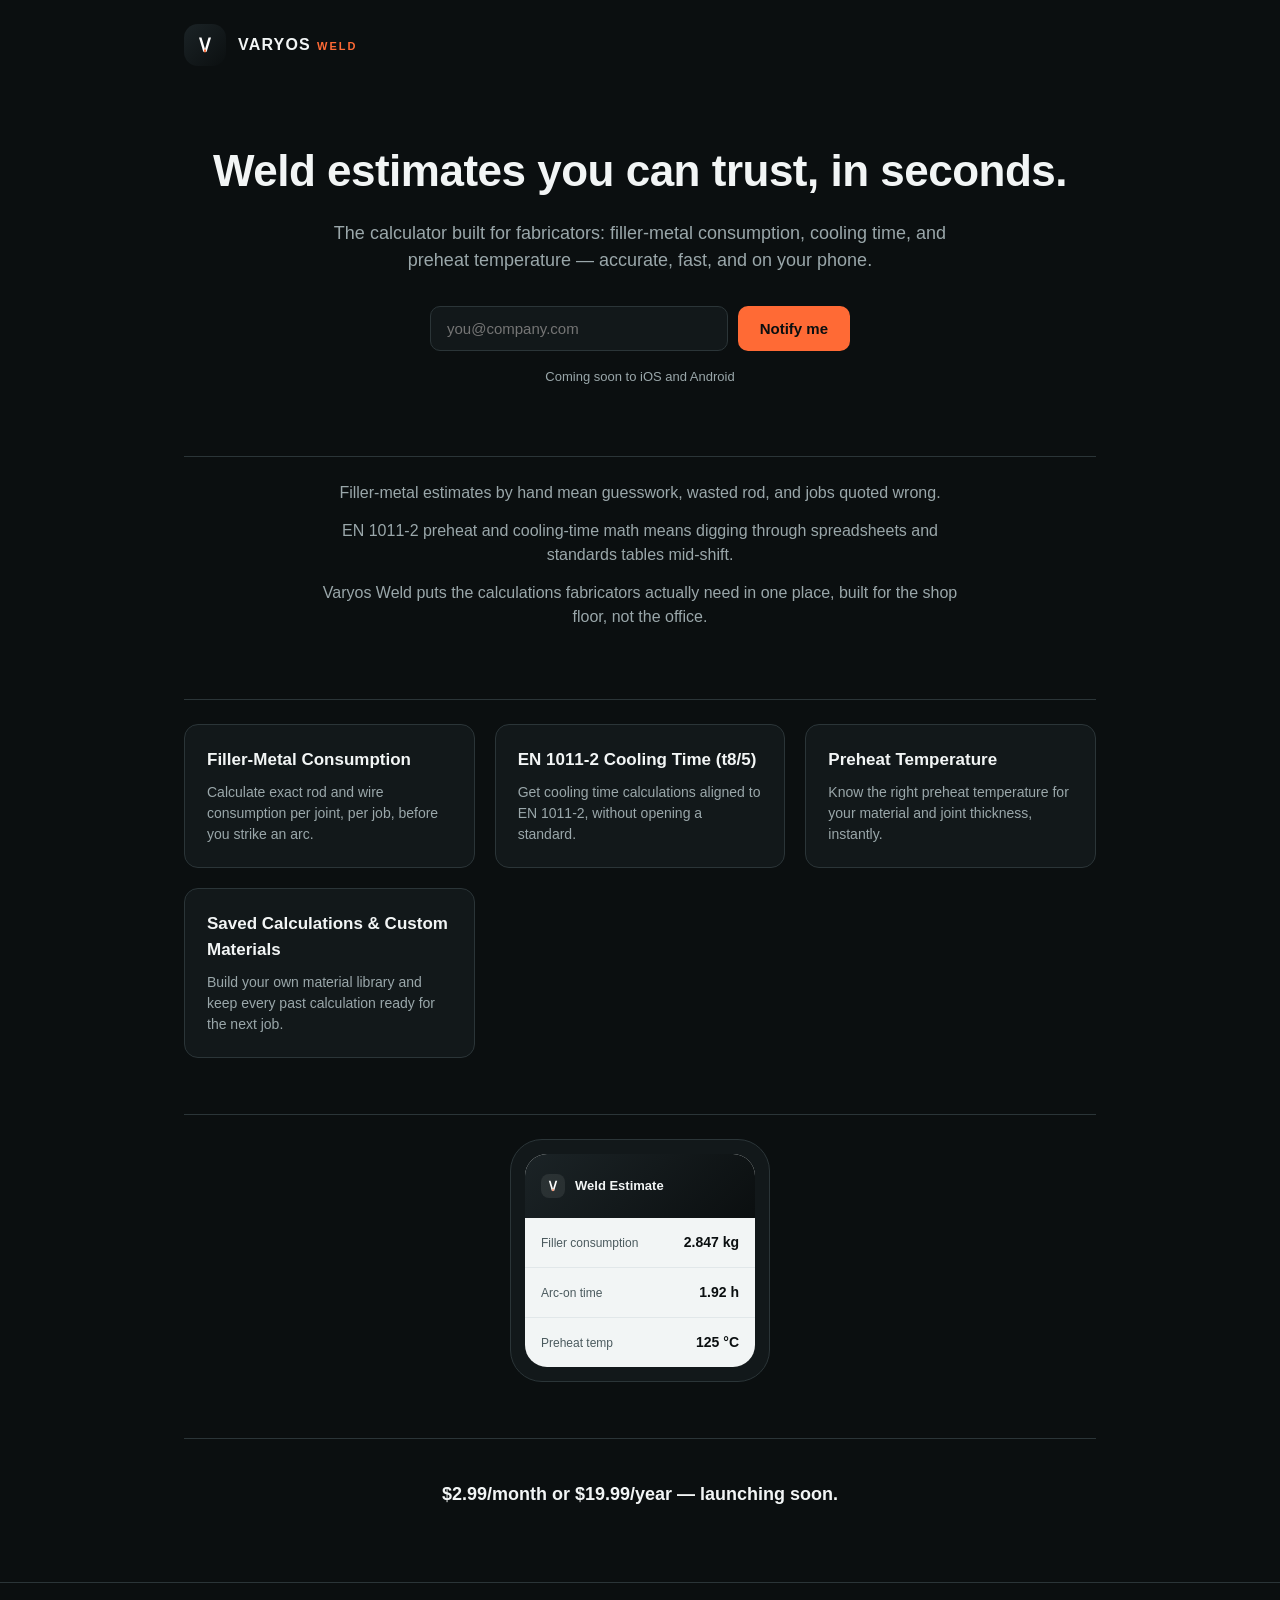
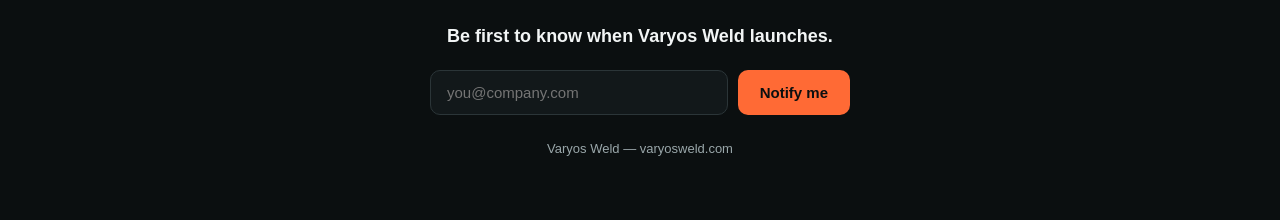
==== index.html @ 0ced93c8 "Add Varyos Weld coming-soon landing page Static HTML/CSS/JS page with brand mark, hero/feature/mocku" ====
<!DOCTYPE html>
<html lang="en">
<head>
  <meta charset="UTF-8" />
  <meta name="viewport" content="width=device-width, initial-scale=1.0" />
  <title>Varyos Weld — Coming Soon</title>
  <meta name="description" content="Weld estimates you can trust, in seconds. Filler-metal consumption, EN 1011-2 cooling time, and preheat temperature calculators, coming soon to iOS and Android." />
  <link rel="icon" type="image/svg+xml" href="assets/varyos-mark.svg" />
  <link rel="stylesheet" href="styles.css" />
</head>
<body>
  <header class="site-header">
    <div class="brand">
      <div class="brand-badge">
        <img src="assets/varyos-mark.svg" alt="" width="20" height="20" />
      </div>
      <div class="brand-word">
        <span class="brand-varyos">VARYOS</span>
        <span class="brand-weld">WELD</span>
      </div>
    </div>
  </header>

  <main>
    <section class="hero">
      <h1>Weld estimates you can trust, in seconds.</h1>
      <p class="subhead">
        The calculator built for fabricators: filler-metal consumption, cooling time, and
        preheat temperature — accurate, fast, and on your phone.
      </p>

      <form class="signup-form" id="hero-form" data-role="signup-form">
        <input
          type="email"
          name="email"
          class="signup-input"
          placeholder="you@company.com"
          required
          aria-label="Email address"
        />
        <button type="submit" class="signup-button">Notify me</button>
      </form>
      <p class="signup-success" id="hero-success" hidden>You're on the list. We'll email you at launch.</p>

      <p class="coming-soon-note">Coming soon to iOS and Android</p>
    </section>

    <section class="problem">
      <p>
        Filler-metal estimates by hand mean guesswork, wasted rod, and jobs quoted wrong.
      </p>
      <p>
        EN 1011-2 preheat and cooling-time math means digging through spreadsheets and
        standards tables mid-shift.
      </p>
      <p>
        Varyos Weld puts the calculations fabricators actually need in one place, built for
        the shop floor, not the office.
      </p>
    </section>

    <section class="features">
      <div class="feature-card">
        <h3>Filler-Metal Consumption</h3>
        <p>Calculate exact rod and wire consumption per joint, per job, before you strike an arc.</p>
      </div>
      <div class="feature-card">
        <h3>EN 1011-2 Cooling Time (t8/5)</h3>
        <p>Get cooling time calculations aligned to EN 1011-2, without opening a standard.</p>
      </div>
      <div class="feature-card">
        <h3>Preheat Temperature</h3>
        <p>Know the right preheat temperature for your material and joint thickness, instantly.</p>
      </div>
      <div class="feature-card">
        <h3>Saved Calculations &amp; Custom Materials</h3>
        <p>Build your own material library and keep every past calculation ready for the next job.</p>
      </div>
    </section>

    <section class="mockup-section">
      <div class="phone-frame">
        <div class="phone-screen">
          <div class="phone-banner">
            <div class="phone-badge">
              <img src="assets/varyos-mark.svg" alt="" width="14" height="14" />
            </div>
            <span class="phone-banner-label">Weld Estimate</span>
          </div>
          <div class="phone-tile">
            <span class="phone-tile-label">Filler consumption</span>
            <span class="phone-tile-value">2.847 kg</span>
          </div>
          <div class="phone-tile">
            <span class="phone-tile-label">Arc-on time</span>
            <span class="phone-tile-value">1.92 h</span>
          </div>
          <div class="phone-tile">
            <span class="phone-tile-label">Preheat temp</span>
            <span class="phone-tile-value">125 °C</span>
          </div>
        </div>
      </div>
    </section>

    <section class="pricing">
      <p>$2.99/month or $19.99/year — launching soon.</p>
    </section>
  </main>

  <footer class="site-footer">
    <p class="footer-heading">Be first to know when Varyos Weld launches.</p>
    <form class="signup-form" id="footer-form" data-role="signup-form">
      <input
        type="email"
        name="email"
        class="signup-input"
        placeholder="you@company.com"
        required
        aria-label="Email address"
      />
      <button type="submit" class="signup-button">Notify me</button>
    </form>
    <p class="signup-success" id="footer-success" hidden>You're on the list. We'll email you at launch.</p>

    <p class="footer-brand">Varyos Weld — varyosweld.com</p>
  </footer>

  <script src="script.js"></script>
</body>
</html>
---- styles.css ----
:root {
  --bg: #0B0F10;
  --accent: #FF6A35;
  --secondary: #2B3538;
  --text: #F2F5F5;
  --text-muted: #9AA7AA;
}

* {
  box-sizing: border-box;
}

body {
  margin: 0;
  background: var(--bg);
  color: var(--text);
  font-family: -apple-system, BlinkMacSystemFont, "Segoe UI", Roboto, Helvetica, Arial, sans-serif;
  line-height: 1.5;
}

main {
  max-width: 960px;
  margin: 0 auto;
  padding: 0 24px;
}

/* Header / brand mark */

.site-header {
  max-width: 960px;
  margin: 0 auto;
  padding: 24px;
}

.brand {
  display: flex;
  align-items: center;
  gap: 12px;
}

.brand-badge {
  width: 42px;
  height: 42px;
  border-radius: 14px;
  background: linear-gradient(135deg, #1B2326, #0B0F10);
  display: flex;
  align-items: center;
  justify-content: center;
  flex-shrink: 0;
}

.brand-word {
  display: flex;
  align-items: baseline;
  gap: 6px;
}

.brand-varyos {
  font-weight: 900;
  letter-spacing: 1.2px;
  font-size: 16px;
}

.brand-weld {
  color: var(--accent);
  font-size: 11px;
  font-weight: 700;
  letter-spacing: 2px;
}

/* Hero */

.hero {
  text-align: center;
  padding: 48px 0 56px;
}

.hero h1 {
  font-size: clamp(28px, 5vw, 44px);
  font-weight: 800;
  margin: 0 0 16px;
  letter-spacing: -0.5px;
}

.subhead {
  color: var(--text-muted);
  font-size: 18px;
  max-width: 620px;
  margin: 0 auto 32px;
}

.coming-soon-note {
  color: var(--text-muted);
  font-size: 13px;
  margin-top: 16px;
}

/* Signup form */

.signup-form {
  display: flex;
  gap: 10px;
  max-width: 420px;
  margin: 0 auto;
  flex-wrap: wrap;
  justify-content: center;
}

.signup-input {
  flex: 1;
  min-width: 220px;
  padding: 13px 16px;
  border-radius: 10px;
  border: 1px solid var(--secondary);
  background: #12181A;
  color: var(--text);
  font-size: 15px;
}

.signup-input:focus {
  outline: none;
  border-color: var(--accent);
}

.signup-button {
  padding: 13px 22px;
  border-radius: 10px;
  border: none;
  background: var(--accent);
  color: #0B0F10;
  font-weight: 700;
  font-size: 15px;
  cursor: pointer;
}

.signup-button:hover {
  filter: brightness(1.08);
}

.signup-button:disabled {
  opacity: 0.6;
  cursor: default;
}

.signup-success {
  color: var(--accent);
  font-weight: 600;
  margin: 0 auto;
  max-width: 420px;
}

/* Problem section */

.problem {
  padding: 24px 0 56px;
  border-top: 1px solid var(--secondary);
}

.problem p {
  color: var(--text-muted);
  font-size: 16px;
  max-width: 640px;
  margin: 0 auto 14px;
  text-align: center;
}

/* Features */

.features {
  display: grid;
  grid-template-columns: repeat(auto-fit, minmax(220px, 1fr));
  gap: 20px;
  padding: 24px 0 56px;
  border-top: 1px solid var(--secondary);
}

.feature-card {
  background: #12181A;
  border: 1px solid var(--secondary);
  border-radius: 14px;
  padding: 22px;
}

.feature-card h3 {
  margin: 0 0 10px;
  font-size: 17px;
}

.feature-card p {
  margin: 0;
  color: var(--text-muted);
  font-size: 14px;
}

/* Mockup */

.mockup-section {
  padding: 24px 0 56px;
  border-top: 1px solid var(--secondary);
  display: flex;
  justify-content: center;
}

.phone-frame {
  width: 260px;
  border-radius: 32px;
  background: #12181A;
  border: 1px solid var(--secondary);
  padding: 14px;
}

.phone-screen {
  border-radius: 22px;
  overflow: hidden;
  background: #F2F5F5;
}

.phone-banner {
  background: linear-gradient(135deg, #1B2326, #0B0F10);
  padding: 20px 16px;
  display: flex;
  align-items: center;
  gap: 10px;
}

.phone-badge {
  width: 24px;
  height: 24px;
  border-radius: 8px;
  background: rgba(255, 255, 255, 0.08);
  display: flex;
  align-items: center;
  justify-content: center;
  flex-shrink: 0;
}

.phone-banner-label {
  color: #F2F5F5;
  font-size: 13px;
  font-weight: 700;
}

.phone-tile {
  display: flex;
  justify-content: space-between;
  align-items: center;
  padding: 14px 16px;
  border-bottom: 1px solid #E1E7E9;
}

.phone-tile:last-child {
  border-bottom: none;
}

.phone-tile-label {
  color: #4B5A5E;
  font-size: 12px;
}

.phone-tile-value {
  color: #0B0F10;
  font-weight: 700;
  font-size: 14px;
}

/* Pricing */

.pricing {
  text-align: center;
  padding: 24px 0 56px;
  border-top: 1px solid var(--secondary);
  font-size: 18px;
  font-weight: 600;
}

/* Footer */

.site-footer {
  text-align: center;
  padding: 40px 24px 48px;
  border-top: 1px solid var(--secondary);
}

.footer-heading {
  font-size: 18px;
  font-weight: 700;
  margin: 0 0 20px;
}

.footer-brand {
  color: var(--text-muted);
  font-size: 13px;
  margin-top: 24px;
}
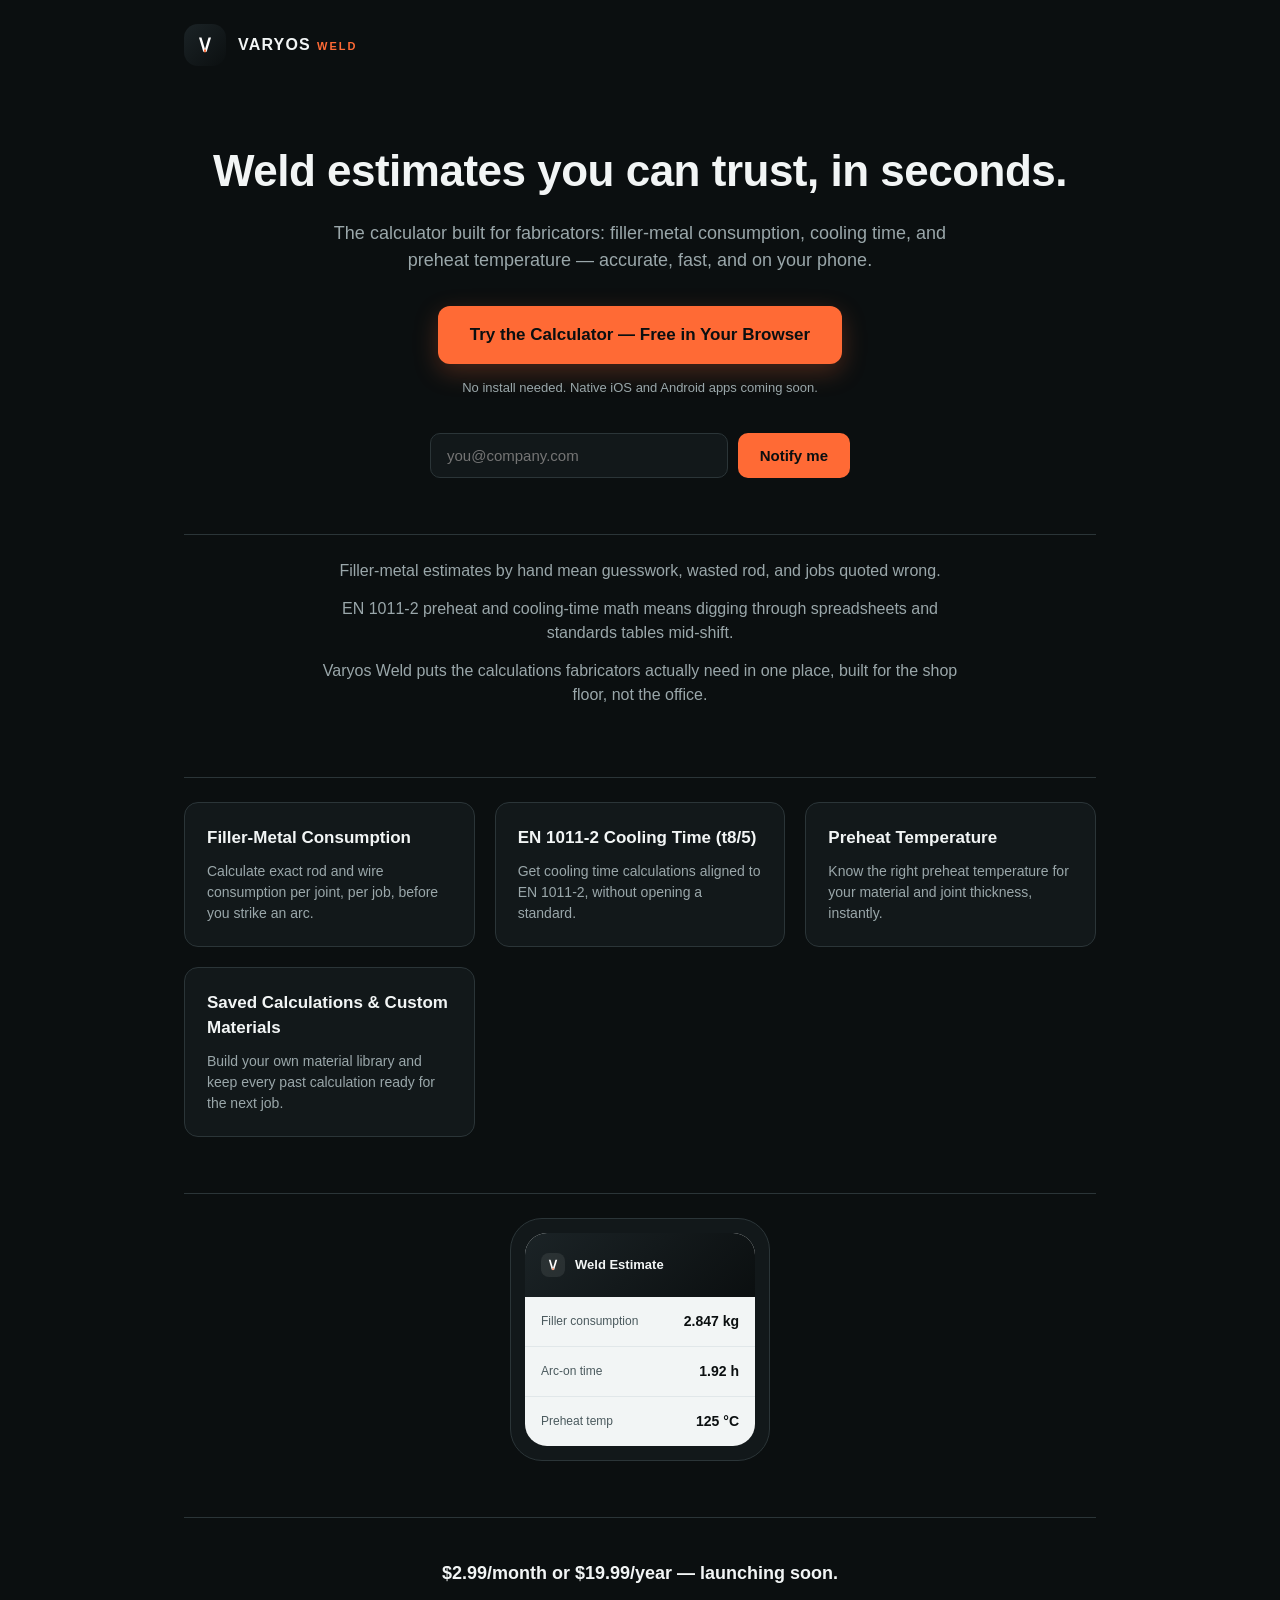
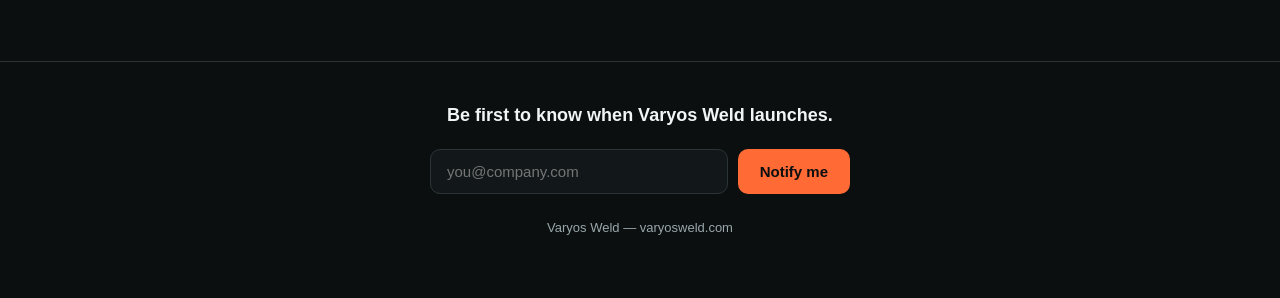
==== commit 69989a4e: "Add live web calculator at /app and CTA to try it from the landing page Deploys the Flutter web buil" ====
--- a/index.html
+++ b/index.html
@@ -3,8 +3,8 @@
 <head>
   <meta charset="UTF-8" />
   <meta name="viewport" content="width=device-width, initial-scale=1.0" />
-  <title>Varyos Weld — Coming Soon</title>
-  <meta name="description" content="Weld estimates you can trust, in seconds. Filler-metal consumption, EN 1011-2 cooling time, and preheat temperature calculators, coming soon to iOS and Android." />
+  <title>Varyos Weld — Weld Estimate Calculator</title>
+  <meta name="description" content="Weld estimates you can trust, in seconds. Try the filler-metal consumption, EN 1011-2 cooling time, and preheat temperature calculators free in your browser — iOS and Android apps coming soon." />
   <link rel="icon" type="image/svg+xml" href="assets/varyos-mark.svg" />
   <link rel="stylesheet" href="styles.css" />
 </head>
@@ -29,10 +29,20 @@
         preheat temperature — accurate, fast, and on your phone.
       </p>
 
-      <form class="signup-form" id="hero-form" data-role="signup-form">
+      <a class="cta-button" href="/app/">Try the Calculator — Free in Your Browser</a>
+      <p class="cta-note">No install needed. Native iOS and Android apps coming soon.</p>
+
+      <form
+        class="signup-form"
+        id="hero-form"
+        data-role="signup-form"
+        action="https://docs.google.com/forms/d/e/1FAIpQLSdxzjxWewO-7ncfq0S2pgwWvnzllVKYEygO2vhjcxqw5acubw/formResponse"
+        method="POST"
+        target="signup_frame_static"
+      >
         <input
           type="email"
-          name="email"
+          name="entry.708179914"
           class="signup-input"
           placeholder="you@company.com"
           required
@@ -41,8 +51,6 @@
         <button type="submit" class="signup-button">Notify me</button>
       </form>
       <p class="signup-success" id="hero-success" hidden>You're on the list. We'll email you at launch.</p>
-
-      <p class="coming-soon-note">Coming soon to iOS and Android</p>
     </section>
 
     <section class="problem">
@@ -110,10 +118,17 @@
 
   <footer class="site-footer">
     <p class="footer-heading">Be first to know when Varyos Weld launches.</p>
-    <form class="signup-form" id="footer-form" data-role="signup-form">
+    <form
+      class="signup-form"
+      id="footer-form"
+      data-role="signup-form"
+      action="https://docs.google.com/forms/d/e/1FAIpQLSdxzjxWewO-7ncfq0S2pgwWvnzllVKYEygO2vhjcxqw5acubw/formResponse"
+      method="POST"
+      target="signup_frame_static"
+    >
       <input
         type="email"
-        name="email"
+        name="entry.708179914"
         class="signup-input"
         placeholder="you@company.com"
         required
@@ -126,6 +141,8 @@
     <p class="footer-brand">Varyos Weld — varyosweld.com</p>
   </footer>
 
+  <iframe name="signup_frame_static" style="display: none" title="Signup form submission target"></iframe>
+
   <script src="script.js"></script>
 </body>
 </html>
--- a/styles.css
+++ b/styles.css
@@ -95,6 +95,28 @@
   margin-top: 16px;
 }
 
+.cta-button {
+  display: inline-block;
+  padding: 16px 32px;
+  border-radius: 12px;
+  background: var(--accent);
+  color: #0B0F10;
+  font-weight: 800;
+  font-size: 17px;
+  text-decoration: none;
+  box-shadow: 0 8px 24px rgba(255, 106, 53, 0.25);
+}
+
+.cta-button:hover {
+  filter: brightness(1.08);
+}
+
+.cta-note {
+  color: var(--text-muted);
+  font-size: 13px;
+  margin: 14px 0 36px;
+}
+
 /* Signup form */
 
 .signup-form {
@@ -104,6 +126,10 @@
   margin: 0 auto;
   flex-wrap: wrap;
   justify-content: center;
+}
+
+.signup-form[hidden] {
+  display: none;
 }
 
 .signup-input {
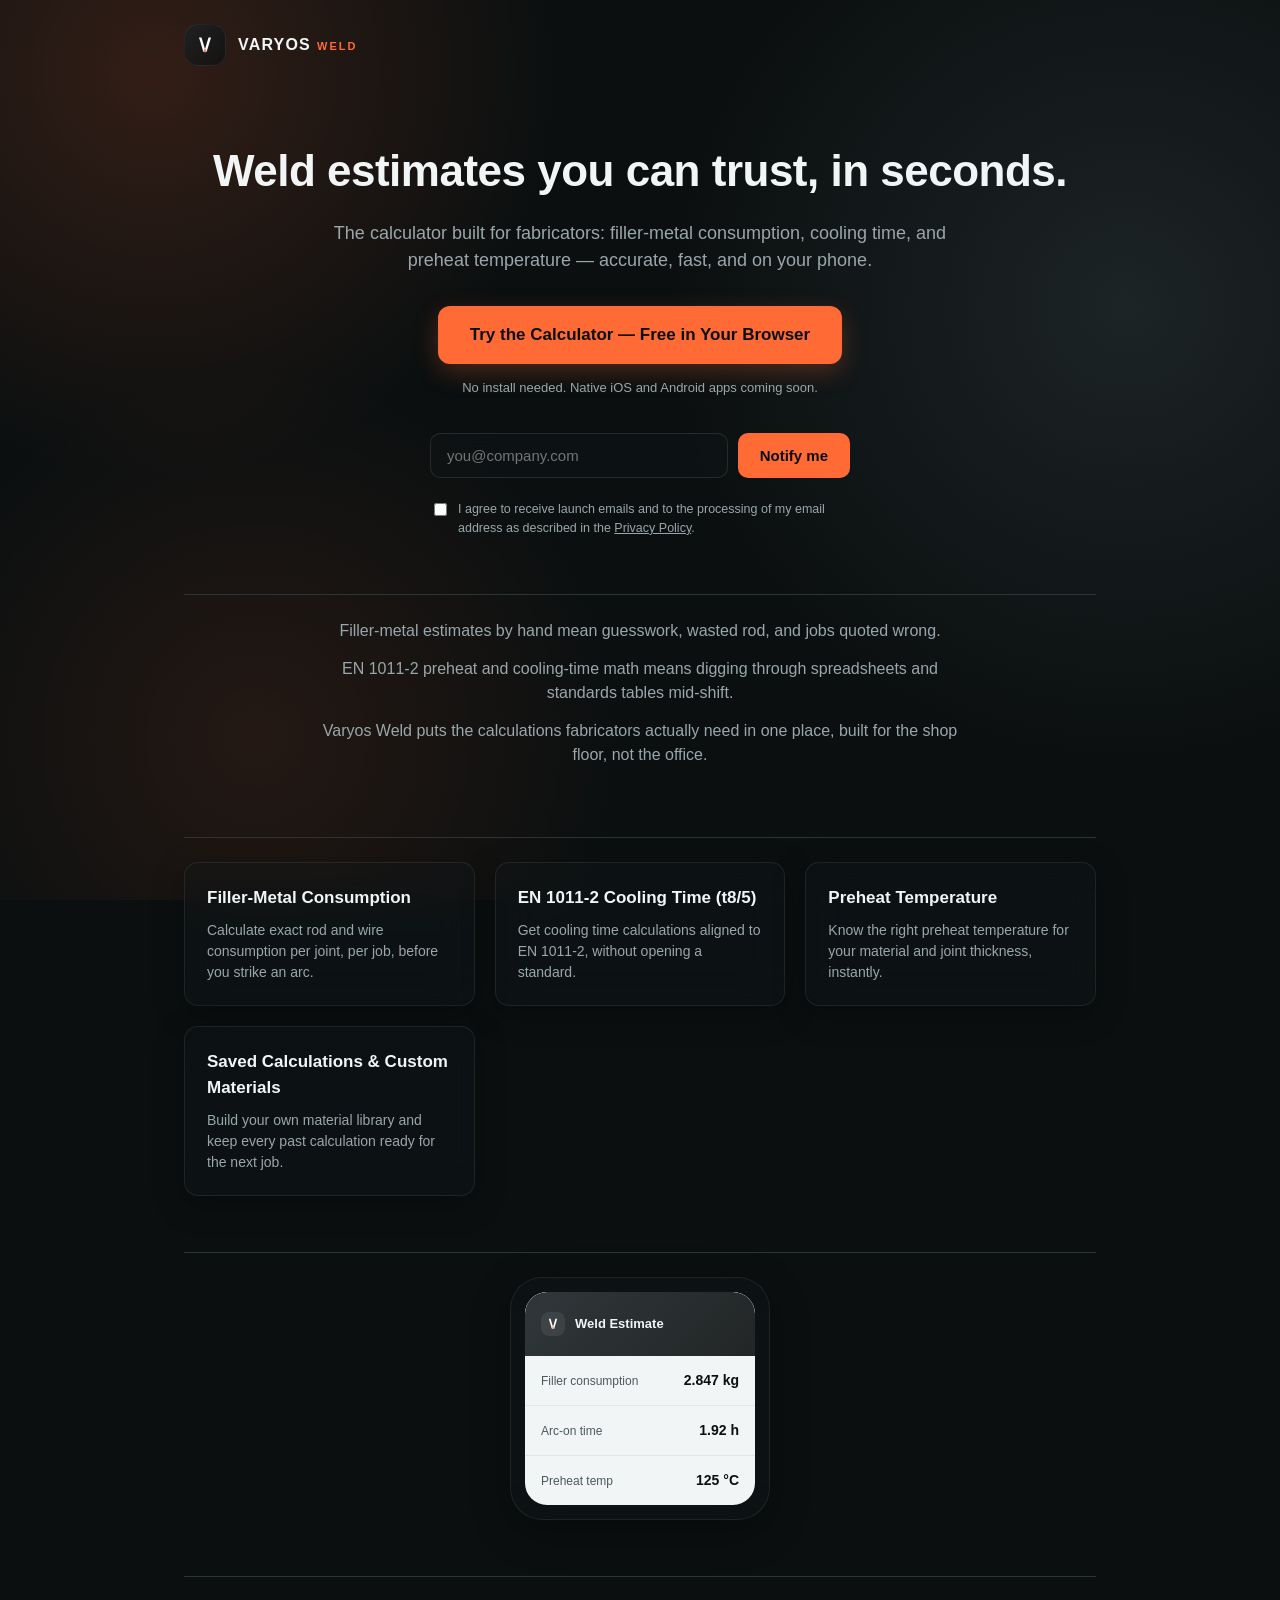
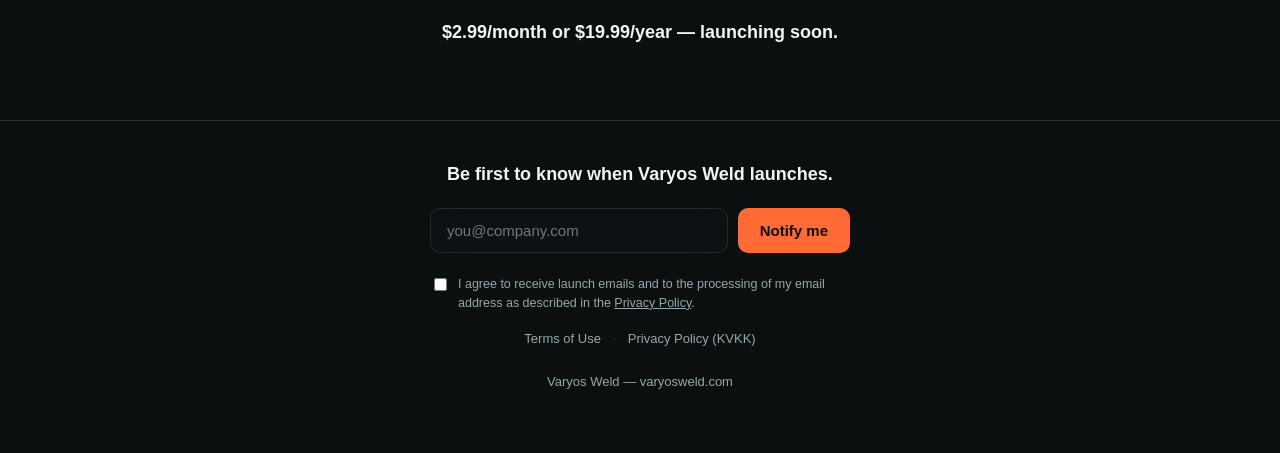
==== commit d0b8f596: "Add Terms of Use and KVKK-compliant Privacy Policy pages Adds /terms.html and /privacy.html (Turkish" ====
--- a/index.html
+++ b/index.html
@@ -49,6 +49,13 @@
           aria-label="Email address"
         />
         <button type="submit" class="signup-button">Notify me</button>
+        <label class="signup-consent">
+          <input type="checkbox" required aria-label="Consent to data processing" />
+          <span>
+            I agree to receive launch emails and to the processing of my email address as
+            described in the <a href="/privacy.html" target="_blank" rel="noopener">Privacy Policy</a>.
+          </span>
+        </label>
       </form>
       <p class="signup-success" id="hero-success" hidden>You're on the list. We'll email you at launch.</p>
     </section>
@@ -135,9 +142,21 @@
         aria-label="Email address"
       />
       <button type="submit" class="signup-button">Notify me</button>
+      <label class="signup-consent">
+        <input type="checkbox" required aria-label="Consent to data processing" />
+        <span>
+          I agree to receive launch emails and to the processing of my email address as
+          described in the <a href="/privacy.html" target="_blank" rel="noopener">Privacy Policy</a>.
+        </span>
+      </label>
     </form>
     <p class="signup-success" id="footer-success" hidden>You're on the list. We'll email you at launch.</p>
 
+    <p class="footer-links">
+      <a href="/terms.html">Terms of Use</a>
+      <span class="sep">·</span>
+      <a href="/privacy.html">Privacy Policy (KVKK)</a>
+    </p>
     <p class="footer-brand">Varyos Weld — varyosweld.com</p>
   </footer>
 
--- a/styles.css
+++ b/styles.css
@@ -12,7 +12,12 @@
 
 body {
   margin: 0;
-  background: var(--bg);
+  background:
+    radial-gradient(680px circle at 12% 8%, rgba(255, 106, 53, 0.16), transparent 60%),
+    radial-gradient(760px circle at 88% 34%, rgba(43, 53, 56, 0.55), transparent 60%),
+    radial-gradient(620px circle at 20% 82%, rgba(255, 106, 53, 0.10), transparent 60%),
+    var(--bg);
+  background-attachment: fixed;
   color: var(--text);
   font-family: -apple-system, BlinkMacSystemFont, "Segoe UI", Roboto, Helvetica, Arial, sans-serif;
   line-height: 1.5;
@@ -42,7 +47,10 @@
   width: 42px;
   height: 42px;
   border-radius: 14px;
-  background: linear-gradient(135deg, #1B2326, #0B0F10);
+  background: linear-gradient(135deg, rgba(27, 35, 38, 0.7), rgba(11, 15, 16, 0.7));
+  backdrop-filter: blur(10px);
+  -webkit-backdrop-filter: blur(10px);
+  border: 1px solid rgba(255, 255, 255, 0.06);
   display: flex;
   align-items: center;
   justify-content: center;
@@ -137,8 +145,10 @@
   min-width: 220px;
   padding: 13px 16px;
   border-radius: 10px;
-  border: 1px solid var(--secondary);
-  background: #12181A;
+  border: 1px solid rgba(255, 255, 255, 0.1);
+  background: rgba(18, 24, 26, 0.45);
+  backdrop-filter: blur(16px) saturate(140%);
+  -webkit-backdrop-filter: blur(16px) saturate(140%);
   color: var(--text);
   font-size: 15px;
 }
@@ -201,10 +211,13 @@
 }
 
 .feature-card {
-  background: #12181A;
-  border: 1px solid var(--secondary);
+  background: rgba(18, 24, 26, 0.4);
+  backdrop-filter: blur(20px) saturate(150%);
+  -webkit-backdrop-filter: blur(20px) saturate(150%);
+  border: 1px solid rgba(255, 255, 255, 0.08);
   border-radius: 14px;
   padding: 22px;
+  box-shadow: 0 8px 32px rgba(0, 0, 0, 0.25);
 }
 
 .feature-card h3 {
@@ -230,9 +243,12 @@
 .phone-frame {
   width: 260px;
   border-radius: 32px;
-  background: #12181A;
-  border: 1px solid var(--secondary);
+  background: rgba(18, 24, 26, 0.4);
+  backdrop-filter: blur(24px) saturate(150%);
+  -webkit-backdrop-filter: blur(24px) saturate(150%);
+  border: 1px solid rgba(255, 255, 255, 0.08);
   padding: 14px;
+  box-shadow: 0 12px 40px rgba(0, 0, 0, 0.3);
 }
 
 .phone-screen {
@@ -242,7 +258,9 @@
 }
 
 .phone-banner {
-  background: linear-gradient(135deg, #1B2326, #0B0F10);
+  background: linear-gradient(135deg, rgba(27, 35, 38, 0.9), rgba(11, 15, 16, 0.9));
+  backdrop-filter: blur(8px);
+  -webkit-backdrop-filter: blur(8px);
   padding: 20px 16px;
   display: flex;
   align-items: center;
@@ -318,3 +336,112 @@
   font-size: 13px;
   margin-top: 24px;
 }
+
+.footer-links {
+  margin: 16px 0 0;
+  font-size: 13px;
+}
+
+.footer-links a {
+  color: var(--text-muted);
+  text-decoration: none;
+}
+
+.footer-links a:hover {
+  color: var(--text);
+  text-decoration: underline;
+}
+
+.footer-links .sep {
+  color: var(--secondary);
+  margin: 0 8px;
+}
+
+/* Consent checkbox on signup forms */
+
+.signup-consent {
+  display: flex;
+  align-items: flex-start;
+  gap: 8px;
+  max-width: 420px;
+  margin: 12px auto 0;
+  text-align: left;
+  font-size: 12.5px;
+  color: var(--text-muted);
+}
+
+.signup-consent input {
+  margin-top: 3px;
+  flex-shrink: 0;
+}
+
+.signup-consent a {
+  color: var(--text-muted);
+  text-decoration: underline;
+}
+
+.signup-consent a:hover {
+  color: var(--text);
+}
+
+/* Legal pages (privacy / terms) */
+
+.legal-content {
+  max-width: 720px;
+  padding: 48px 24px 64px;
+}
+
+.legal-back {
+  display: inline-block;
+  color: var(--text-muted);
+  text-decoration: none;
+  font-size: 14px;
+  margin-bottom: 24px;
+}
+
+.legal-back:hover {
+  color: var(--accent);
+}
+
+.legal-content h1 {
+  font-size: clamp(26px, 4vw, 34px);
+  margin: 0 0 8px;
+}
+
+.legal-updated {
+  color: var(--text-muted);
+  font-size: 13px;
+  margin: 0 0 32px;
+}
+
+.legal-content h2 {
+  font-size: 19px;
+  margin: 36px 0 12px;
+}
+
+.legal-content p,
+.legal-content li {
+  color: var(--text-muted);
+  font-size: 15px;
+  line-height: 1.7;
+}
+
+.legal-content ul {
+  padding-left: 20px;
+}
+
+.legal-content li {
+  margin-bottom: 8px;
+}
+
+.legal-content a {
+  color: var(--accent);
+}
+
+.legal-disclaimer {
+  margin-top: 40px;
+  padding-top: 20px;
+  border-top: 1px solid var(--secondary);
+  font-size: 13px;
+  font-style: italic;
+}
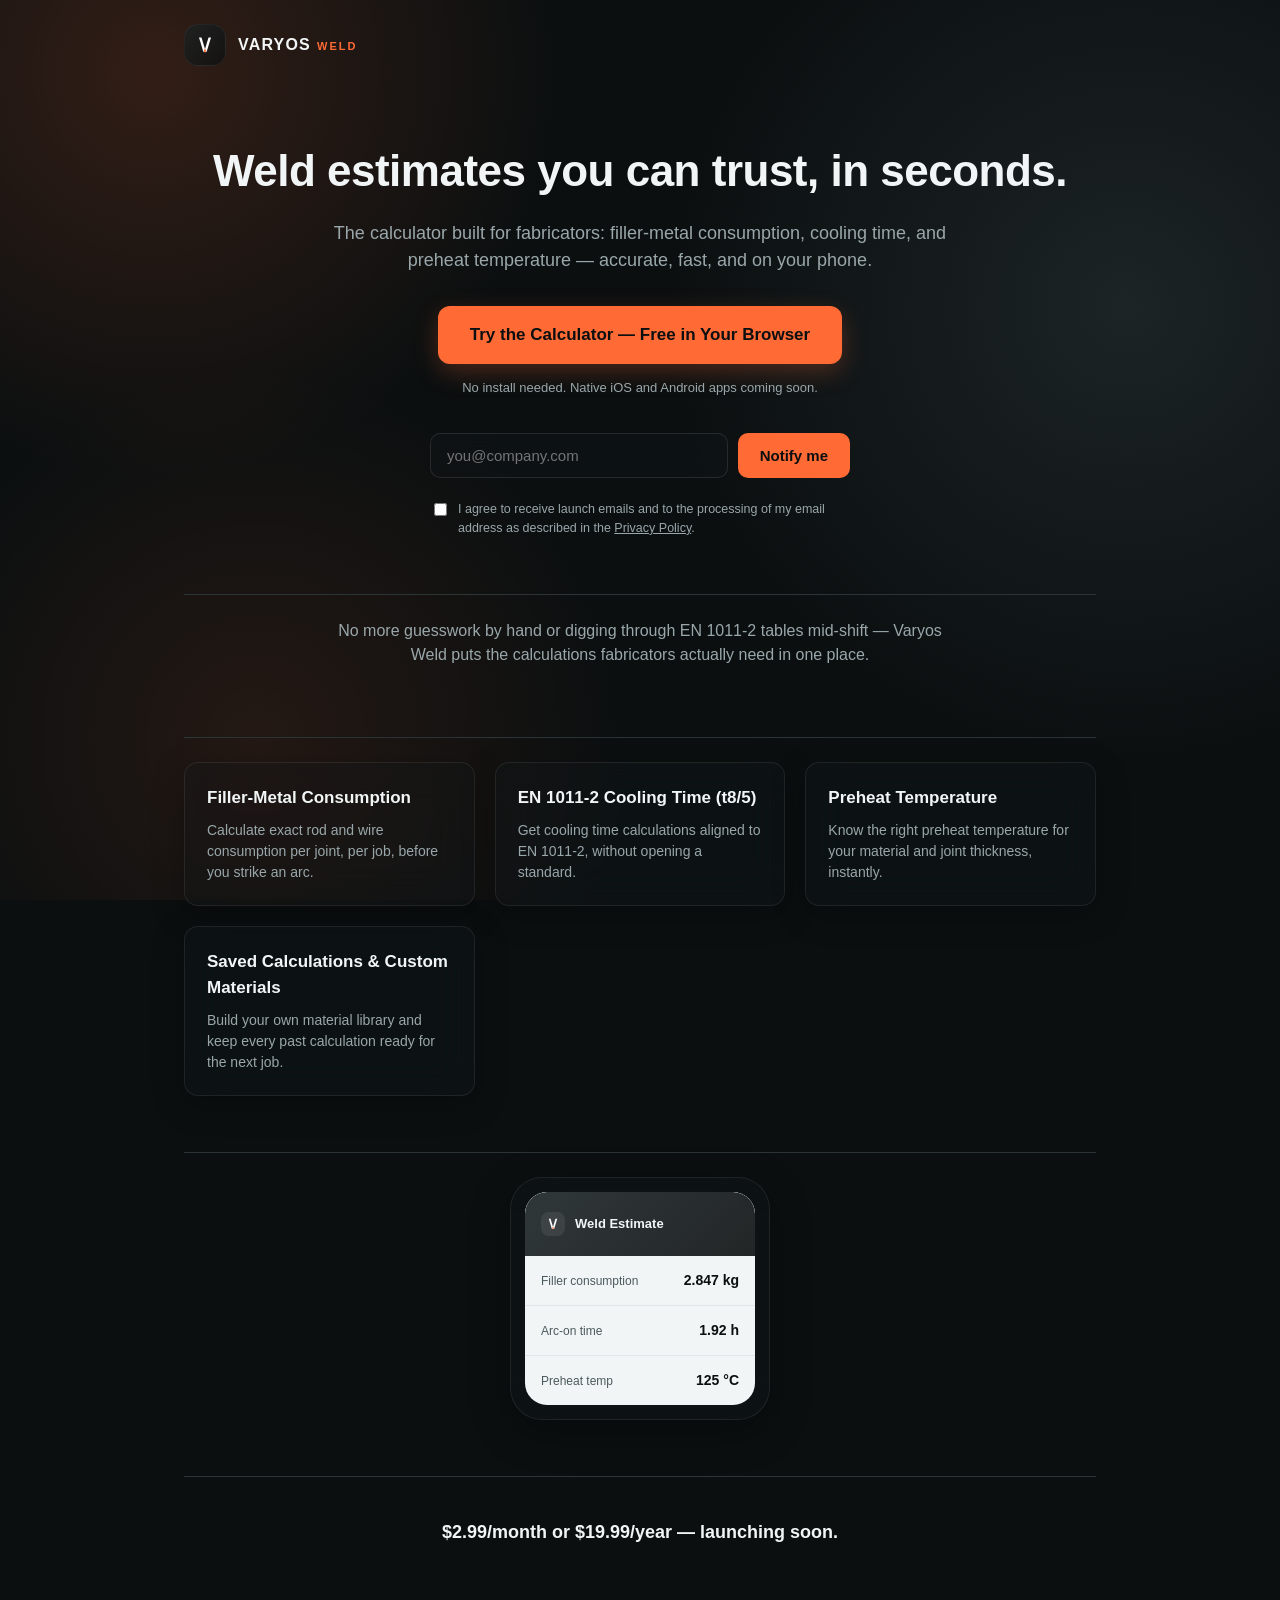
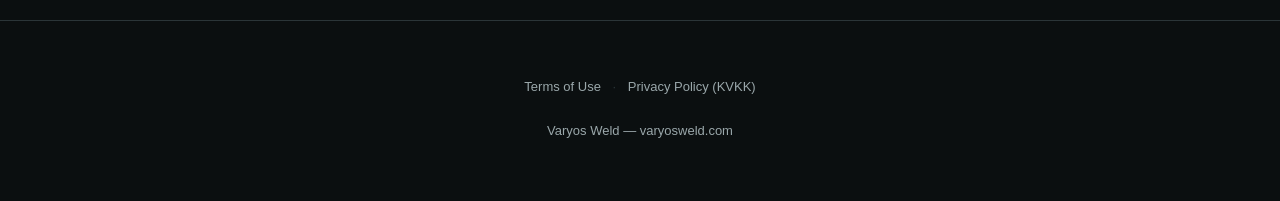
==== commit 267af4fb: "Trim redundant copy: single-sentence problem statement, drop duplicate footer signup The problem sec" ====
--- a/index.html
+++ b/index.html
@@ -62,15 +62,8 @@
 
     <section class="problem">
       <p>
-        Filler-metal estimates by hand mean guesswork, wasted rod, and jobs quoted wrong.
-      </p>
-      <p>
-        EN 1011-2 preheat and cooling-time math means digging through spreadsheets and
-        standards tables mid-shift.
-      </p>
-      <p>
-        Varyos Weld puts the calculations fabricators actually need in one place, built for
-        the shop floor, not the office.
+        No more guesswork by hand or digging through EN 1011-2 tables mid-shift — Varyos Weld
+        puts the calculations fabricators actually need in one place.
       </p>
     </section>
 
@@ -124,34 +117,6 @@
   </main>
 
   <footer class="site-footer">
-    <p class="footer-heading">Be first to know when Varyos Weld launches.</p>
-    <form
-      class="signup-form"
-      id="footer-form"
-      data-role="signup-form"
-      action="https://docs.google.com/forms/d/e/1FAIpQLSdxzjxWewO-7ncfq0S2pgwWvnzllVKYEygO2vhjcxqw5acubw/formResponse"
-      method="POST"
-      target="signup_frame_static"
-    >
-      <input
-        type="email"
-        name="entry.708179914"
-        class="signup-input"
-        placeholder="you@company.com"
-        required
-        aria-label="Email address"
-      />
-      <button type="submit" class="signup-button">Notify me</button>
-      <label class="signup-consent">
-        <input type="checkbox" required aria-label="Consent to data processing" />
-        <span>
-          I agree to receive launch emails and to the processing of my email address as
-          described in the <a href="/privacy.html" target="_blank" rel="noopener">Privacy Policy</a>.
-        </span>
-      </label>
-    </form>
-    <p class="signup-success" id="footer-success" hidden>You're on the list. We'll email you at launch.</p>
-
     <p class="footer-links">
       <a href="/terms.html">Terms of Use</a>
       <span class="sep">·</span>
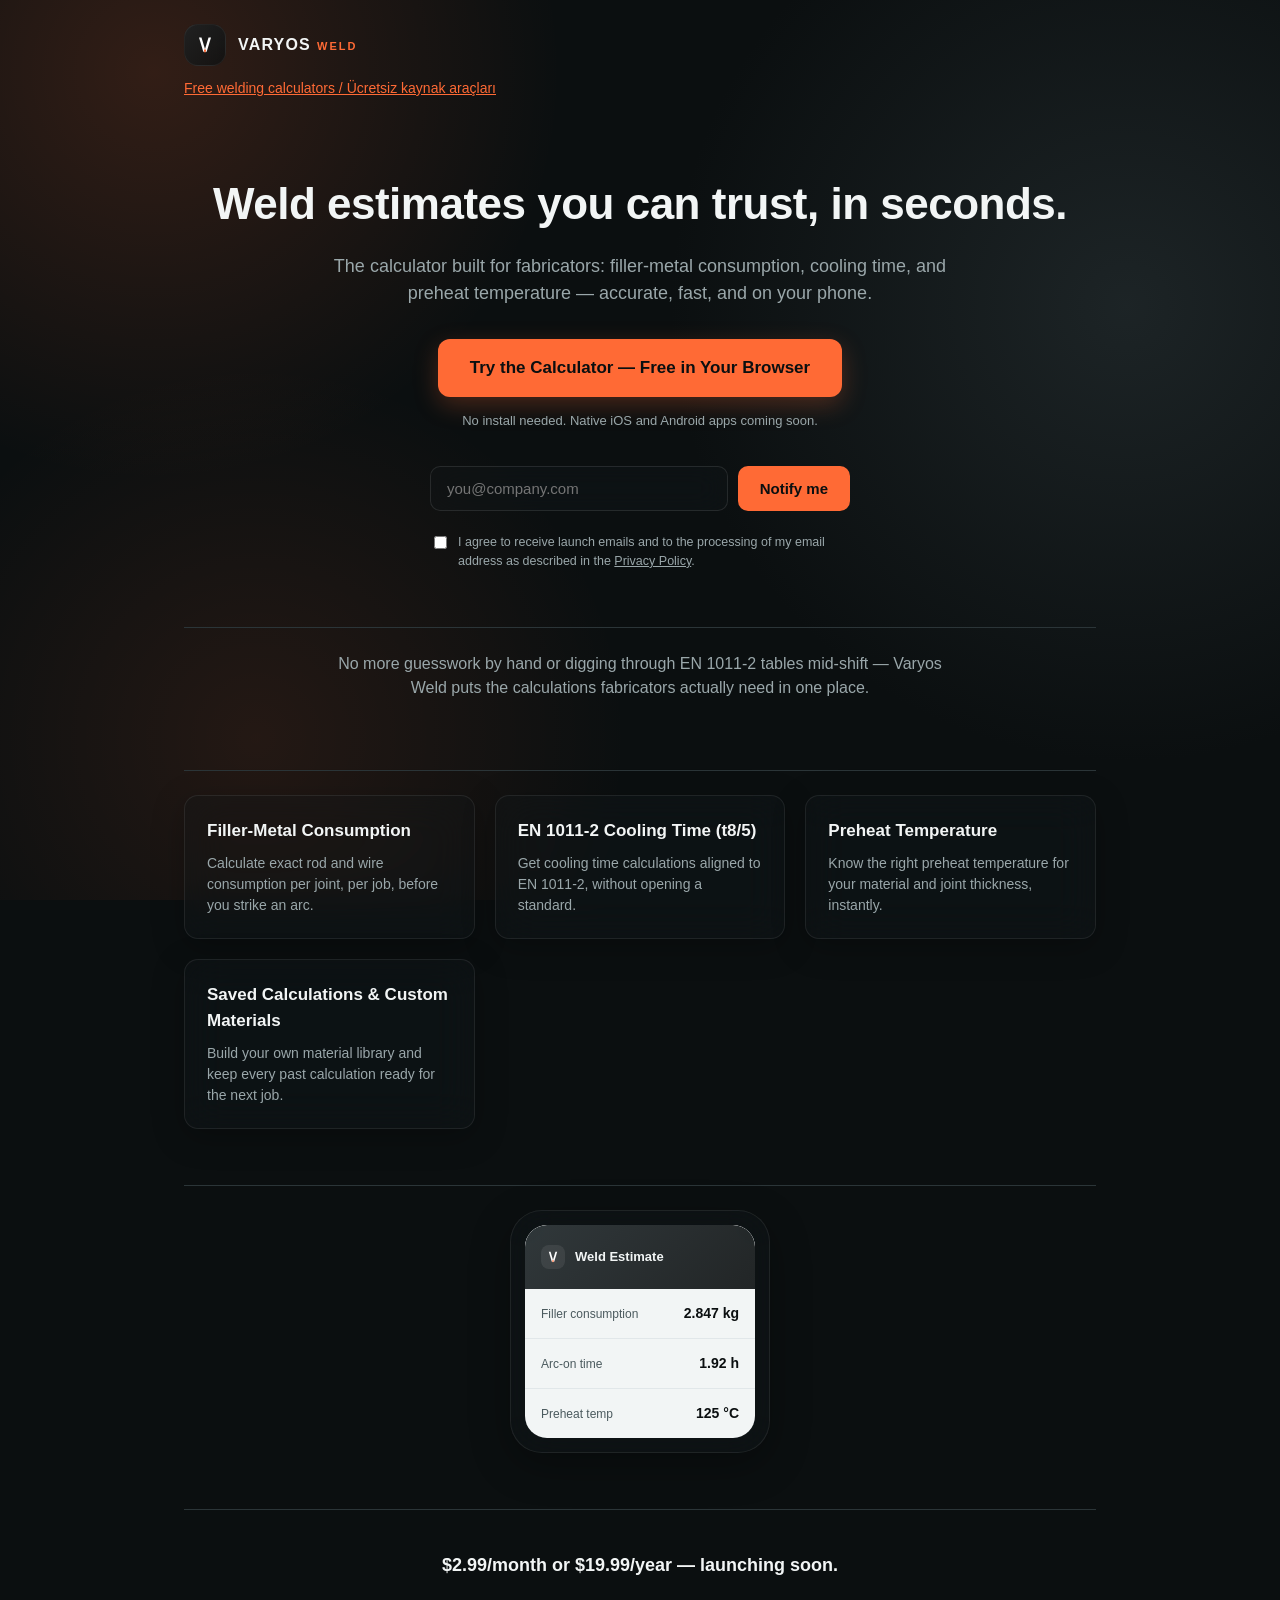
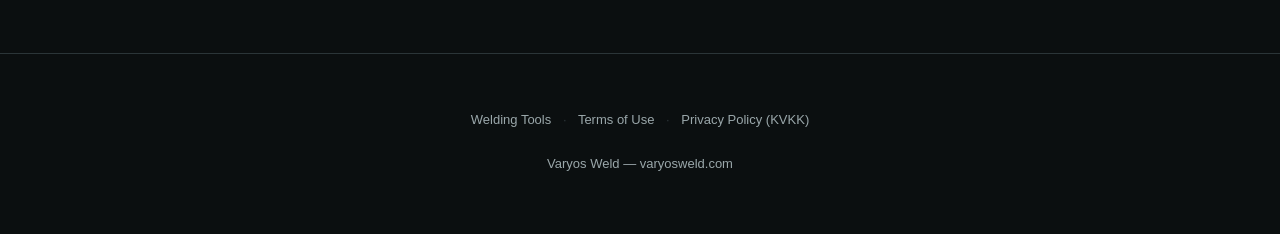
==== commit 1bd28596: "Add /araclar/ free welding calculators (CE/CET/Pcm, heat input, preheat, t8/5) Co-Authored-By: Claud" ====
--- a/index.html
+++ b/index.html
@@ -5,6 +5,12 @@
   <meta name="viewport" content="width=device-width, initial-scale=1.0" />
   <title>Varyos Weld — Weld Estimate Calculator</title>
   <meta name="description" content="Weld estimates you can trust, in seconds. Try the filler-metal consumption, EN 1011-2 cooling time, and preheat temperature calculators free in your browser — iOS and Android apps coming soon." />
+  <link rel="canonical" href="https://varyosweld.com/" />
+  <meta property="og:type" content="website" />
+  <meta property="og:site_name" content="Varyos Weld" />
+  <meta property="og:title" content="Varyos Weld — Weld Estimate Calculator" />
+  <meta property="og:description" content="Weld estimates you can trust, in seconds. Try the filler-metal consumption, EN 1011-2 cooling time, and preheat temperature calculators free in your browser — iOS and Android apps coming soon." />
+  <meta property="og:url" content="https://varyosweld.com/" />
   <link rel="icon" type="image/svg+xml" href="assets/varyos-mark.svg" />
   <link rel="stylesheet" href="styles.css" />
 </head>
@@ -19,6 +25,7 @@
         <span class="brand-weld">WELD</span>
       </div>
     </div>
+    <nav style="margin-top:12px;font-size:14px"><a href="/araclar/" style="color:var(--accent)">Free welding calculators / Ücretsiz kaynak araçları</a></nav>
   </header>
 
   <main>
@@ -118,6 +125,8 @@
 
   <footer class="site-footer">
     <p class="footer-links">
+      <a href="/araclar/">Welding Tools</a>
+      <span class="sep">·</span>
       <a href="/terms.html">Terms of Use</a>
       <span class="sep">·</span>
       <a href="/privacy.html">Privacy Policy (KVKK)</a>
--- a/styles.css
+++ b/styles.css
@@ -445,3 +445,18 @@
   font-size: 13px;
   font-style: italic;
 }
+
+.legal-lang {
+  font-size: 14px;
+  margin: 0 0 24px;
+}
+
+.legal-lang a {
+  color: var(--accent);
+}
+
+.legal-section + .legal-section {
+  margin-top: 56px;
+  padding-top: 32px;
+  border-top: 1px solid var(--secondary);
+}
